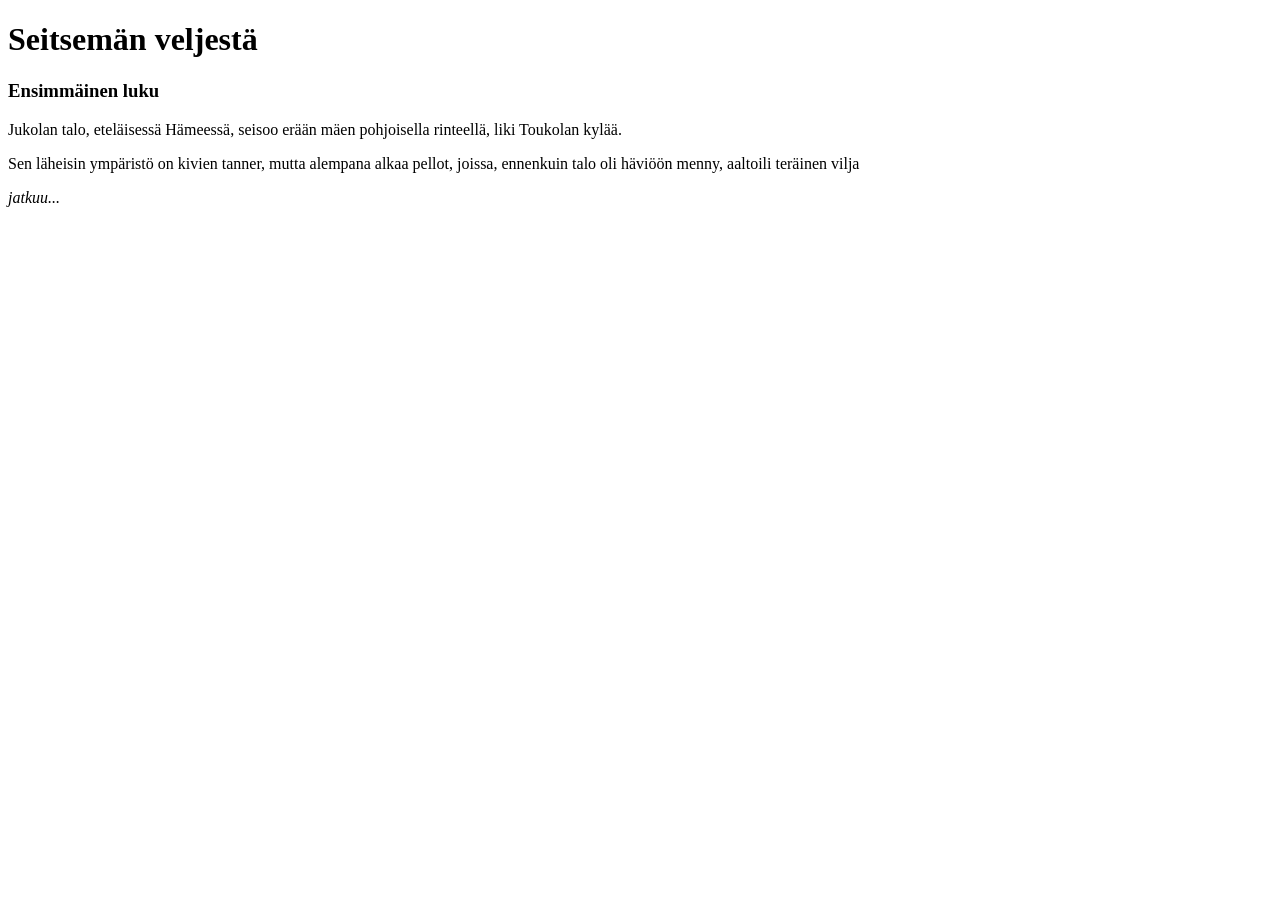
==== HTML_CSS/index.html @ 88bbb133 "tehtävä 2" ====
<!DOCTYPE html>
<html>

<head>
  <meta charset="utf-8">
  <title>paras verkkosivu ikinä</title>
</head>

<body>
  <!--Tee tehtävät tänne-->
<h1>Seitsemän veljestä</h1>
<h3>Ensimmäinen luku</h3>
<p>Jukolan talo, eteläisessä Hämeessä, seisoo erään mäen pohjoisella rinteellä, liki Toukolan kylää.</p>
<p>Sen läheisin ympäristö on kivien tanner, mutta alempana alkaa pellot, joissa, ennenkuin talo oli häviöön menny, aaltoili teräinen vilja</p>
<p><em>jatkuu...</em></p>
</body>

</html>
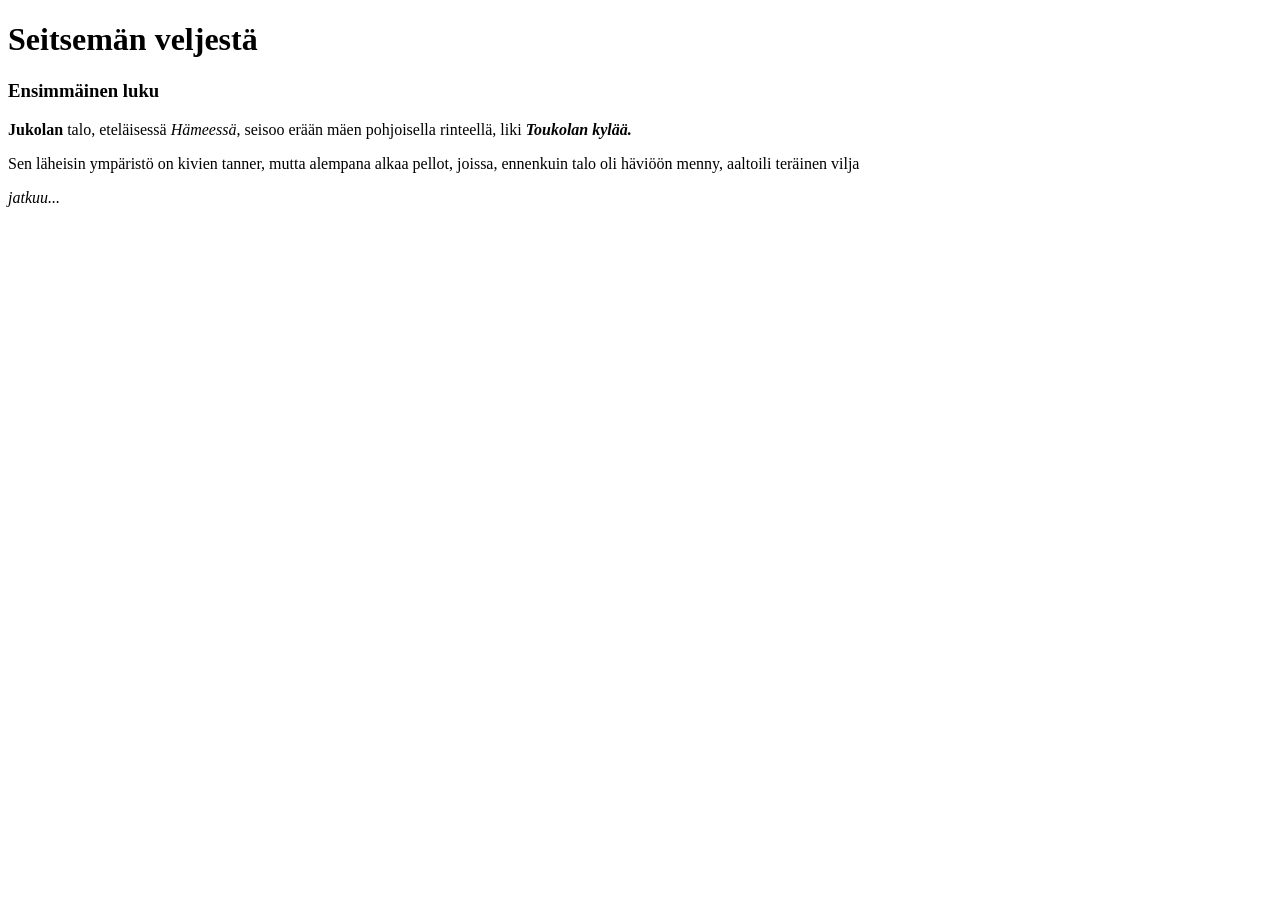
==== commit 82e07fd5: "tehtävä 3" ====
--- a/HTML_CSS/index.html
+++ b/HTML_CSS/index.html
@@ -10,7 +10,7 @@
   <!--Tee tehtävät tänne-->
 <h1>Seitsemän veljestä</h1>
 <h3>Ensimmäinen luku</h3>
-<p>Jukolan talo, eteläisessä Hämeessä, seisoo erään mäen pohjoisella rinteellä, liki Toukolan kylää.</p>
+<p><strong>Jukolan</strong> talo, eteläisessä <em>Hämeessä</em>, seisoo erään mäen pohjoisella rinteellä, liki <strong><em>Toukolan kylää.</em></strong></p>
 <p>Sen läheisin ympäristö on kivien tanner, mutta alempana alkaa pellot, joissa, ennenkuin talo oli häviöön menny, aaltoili teräinen vilja</p>
 <p><em>jatkuu...</em></p>
 </body>
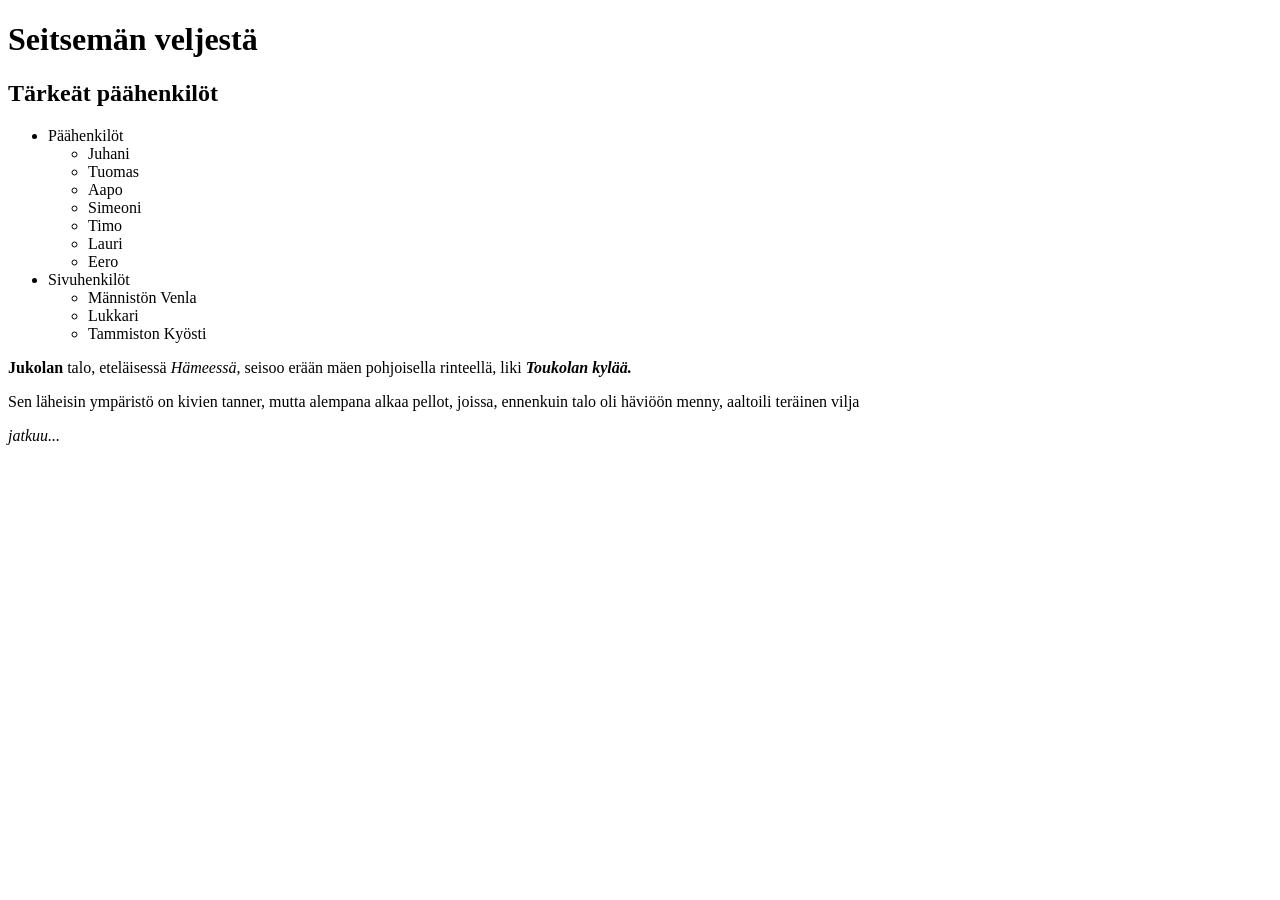
==== commit 381adddd: "Tehtävä 4" ====
--- a/HTML_CSS/index.html
+++ b/HTML_CSS/index.html
@@ -7,12 +7,38 @@
 </head>
 
 <body>
-  <!--Tee tehtävät tänne-->
+
+    <!--Tee tehtävät tänne-->
+
 <h1>Seitsemän veljestä</h1>
-<h3>Ensimmäinen luku</h3>
+<h2>Tärkeät päähenkilöt</h2>
+
+<ul>
+    <li>Päähenkilöt</li>
+    
+    <ul>
+        <li>Juhani</li>
+        <li>Tuomas</li>
+        <li>Aapo</li>
+        <li>Simeoni</li>
+        <li>Timo</li>
+        <li>Lauri</li>
+        <li>Eero</li>
+    </ul>
+    
+    <li>Sivuhenkilöt</li>
+    
+    <ul>
+        <li>Männistön Venla</li>
+        <li>Lukkari</li>
+        <li>Tammiston Kyösti</li>
+    </ul>
+
+</ul>
 <p><strong>Jukolan</strong> talo, eteläisessä <em>Hämeessä</em>, seisoo erään mäen pohjoisella rinteellä, liki <strong><em>Toukolan kylää.</em></strong></p>
 <p>Sen läheisin ympäristö on kivien tanner, mutta alempana alkaa pellot, joissa, ennenkuin talo oli häviöön menny, aaltoili teräinen vilja</p>
 <p><em>jatkuu...</em></p>
+
 </body>
 
 </html>
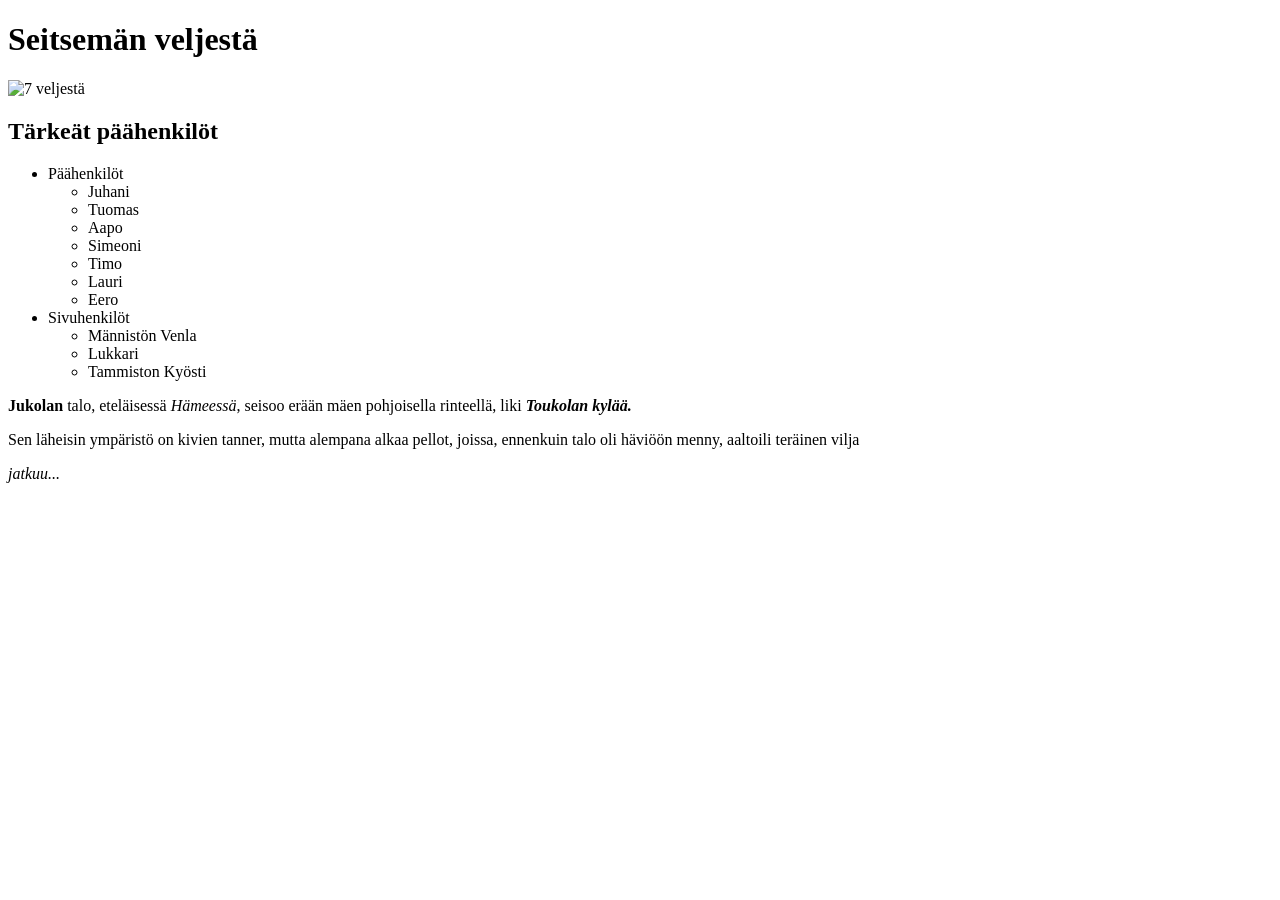
==== commit 2d1cff77: "tehtävä 5" ====
--- a/HTML_CSS/index.html
+++ b/HTML_CSS/index.html
@@ -11,6 +11,9 @@
     <!--Tee tehtävät tänne-->
 
 <h1>Seitsemän veljestä</h1>
+
+<img src="C:\Users\Artemii.Kempi\Documents\GitHub\Web-ohjelmointi\HTML_CSS\Seitsemän_veljestä.png" alt= "7 veljestä" height= "498" width= "333">
+
 <h2>Tärkeät päähenkilöt</h2>
 
 <ul>
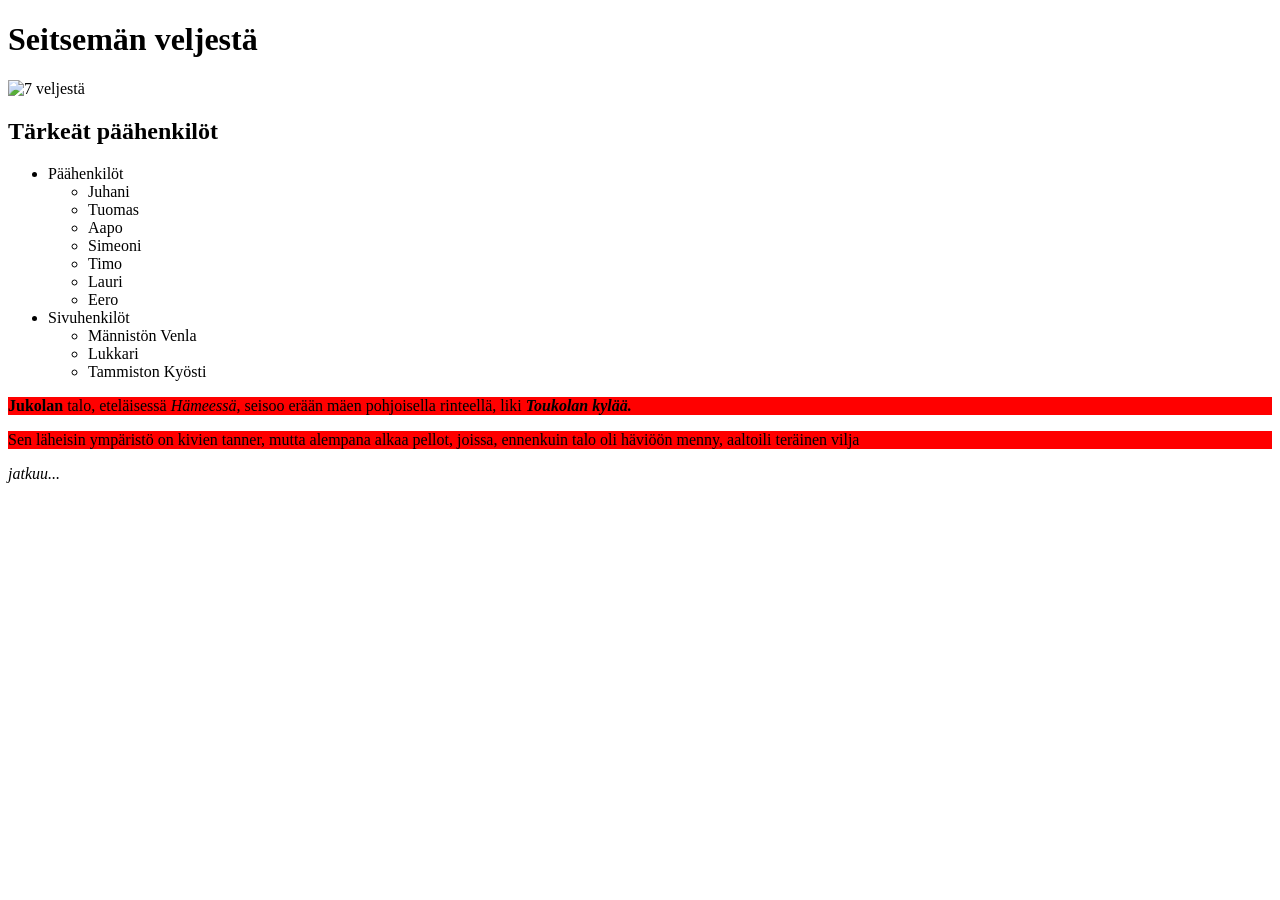
==== commit 41c2f811: "tehtävä 7 (css)" ====
--- a/HTML_CSS/index.html
+++ b/HTML_CSS/index.html
@@ -4,12 +4,11 @@
 <head>
   <meta charset="utf-8">
   <title>paras verkkosivu ikinä</title>
+  <link rel= "stylesheet" href= "style.css">
 </head>
 
 <body>
-
-    <!--Tee tehtävät tänne-->
-
+<!--Tee tehtävät tänne-->
 <h1>Seitsemän veljestä</h1>
 
 <img src="C:\Users\Artemii.Kempi\Documents\GitHub\Web-ohjelmointi\HTML_CSS\Seitsemän_veljestä.png" alt= "7 veljestä" height= "498" width= "333">
@@ -40,7 +39,7 @@
 </ul>
 <p><strong>Jukolan</strong> talo, eteläisessä <em>Hämeessä</em>, seisoo erään mäen pohjoisella rinteellä, liki <strong><em>Toukolan kylää.</em></strong></p>
 <p>Sen läheisin ympäristö on kivien tanner, mutta alempana alkaa pellot, joissa, ennenkuin talo oli häviöön menny, aaltoili teräinen vilja</p>
-<p><em>jatkuu...</em></p>
+<em>jatkuu...</em>
 
 </body>
 
--- a/HTML_CSS/style.css
+++ b/HTML_CSS/style.css
@@ -0,0 +1 @@
+p { background-color: red; }
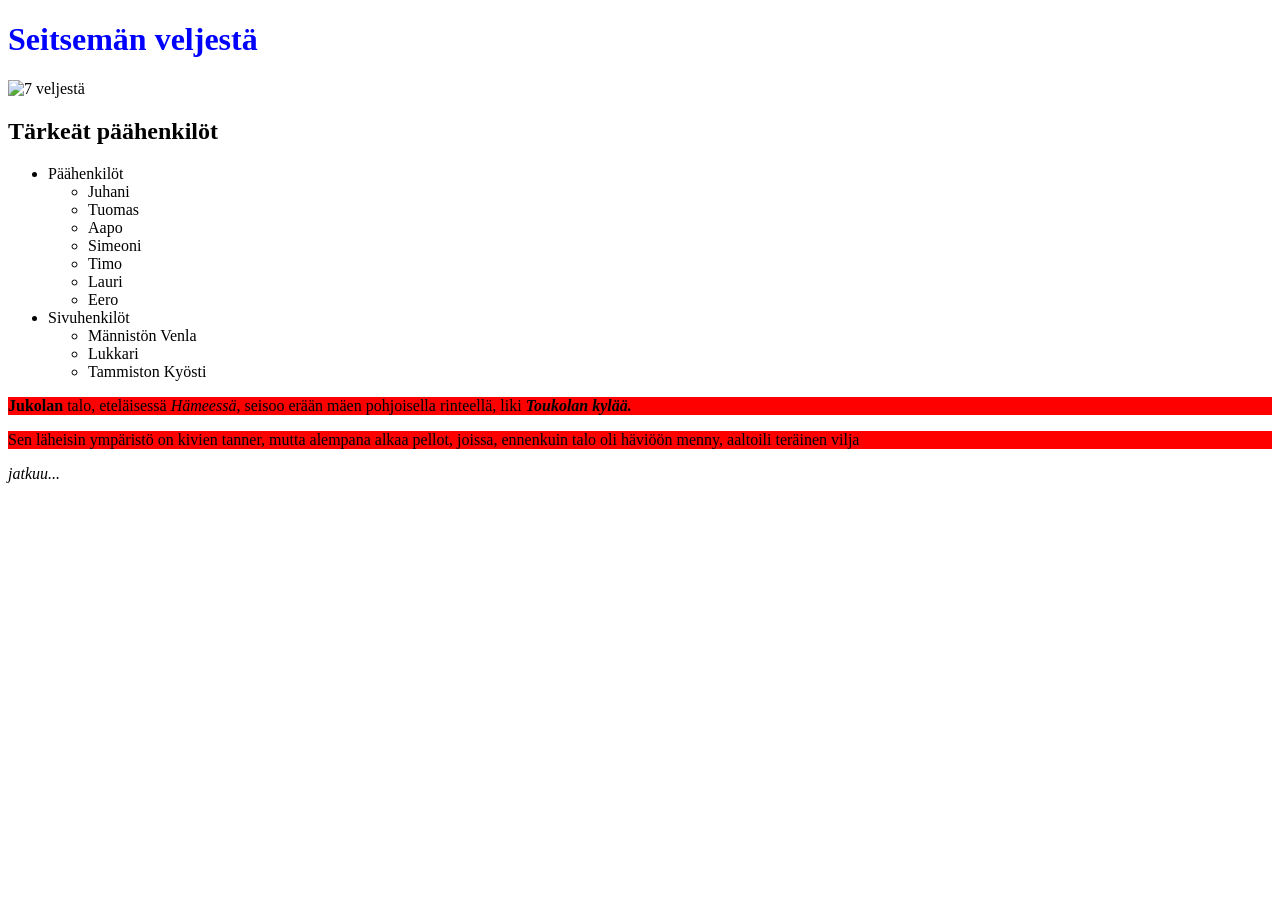
==== commit f28c2cc3: "progress in (tehtävä8)" ====
--- a/HTML_CSS/index.html
+++ b/HTML_CSS/index.html
@@ -5,6 +5,9 @@
   <meta charset="utf-8">
   <title>paras verkkosivu ikinä</title>
   <link rel= "stylesheet" href= "style.css">
+    <style>
+      h1   {color: blue ;}
+    </style>
 </head>
 
 <body>
@@ -37,6 +40,7 @@
     </ul>
 
 </ul>
+
 <p><strong>Jukolan</strong> talo, eteläisessä <em>Hämeessä</em>, seisoo erään mäen pohjoisella rinteellä, liki <strong><em>Toukolan kylää.</em></strong></p>
 <p>Sen läheisin ympäristö on kivien tanner, mutta alempana alkaa pellot, joissa, ennenkuin talo oli häviöön menny, aaltoili teräinen vilja</p>
 <em>jatkuu...</em>
--- a/HTML_CSS/style.css
+++ b/HTML_CSS/style.css
@@ -1 +1 @@
-p { background-color: red; }+p { background-color: red ; }
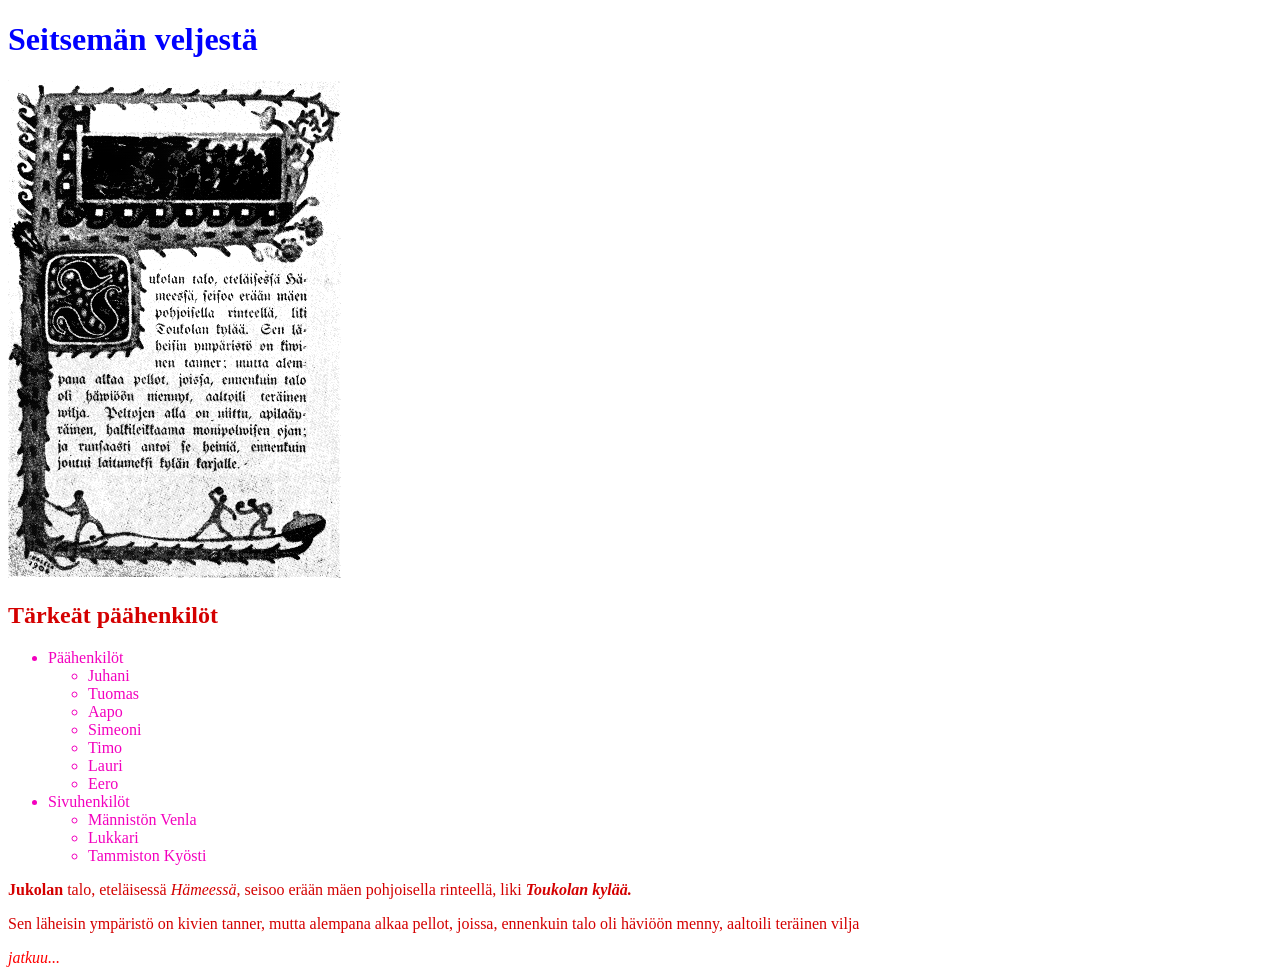
==== commit e56dec8f: "tehtävä 8" ====
--- a/HTML_CSS/index.html
+++ b/HTML_CSS/index.html
@@ -14,11 +14,11 @@
 <!--Tee tehtävät tänne-->
 <h1>Seitsemän veljestä</h1>
 
-<img src="C:\Users\Artemii.Kempi\Documents\GitHub\Web-ohjelmointi\HTML_CSS\Seitsemän_veljestä.png" alt= "7 veljestä" height= "498" width= "333">
+<img src="Seitsemän_veljestä.png" alt= "7 veljestä" height= "498" width= "333">
 
-<h2>Tärkeät päähenkilöt</h2>
+<h2 class = "darkRed">Tärkeät päähenkilöt</h2>
 
-<ul>
+<ul class = "pink">
     <li>Päähenkilöt</li>
     
     <ul>
@@ -41,9 +41,13 @@
 
 </ul>
 
-<p><strong>Jukolan</strong> talo, eteläisessä <em>Hämeessä</em>, seisoo erään mäen pohjoisella rinteellä, liki <strong><em>Toukolan kylää.</em></strong></p>
-<p>Sen läheisin ympäristö on kivien tanner, mutta alempana alkaa pellot, joissa, ennenkuin talo oli häviöön menny, aaltoili teräinen vilja</p>
-<em>jatkuu...</em>
+<p class = "darkRed"><strong>Jukolan</strong> talo, eteläisessä <em>Hämeessä</em>, 
+seisoo erään mäen pohjoisella rinteellä, liki <strong>
+<em>Toukolan kylää.</em></strong></p>
+<p class = "darkRed">Sen läheisin ympäristö on kivien tanner,
+mutta alempana alkaa pellot, joissa, ennenkuin talo oli häviöön menny, 
+aaltoili teräinen vilja</p>
+<em class = "red">jatkuu...</em>
 
 </body>
 
--- a/HTML_CSS/style.css
+++ b/HTML_CSS/style.css
@@ -1 +1,11 @@
-p { background-color: red ; }+.darkRed {
+    color : rgb(212, 0, 0);
+}
+
+.red {
+    color : red;
+}
+
+.pink {
+    color : rgb(243, 0, 190)
+}
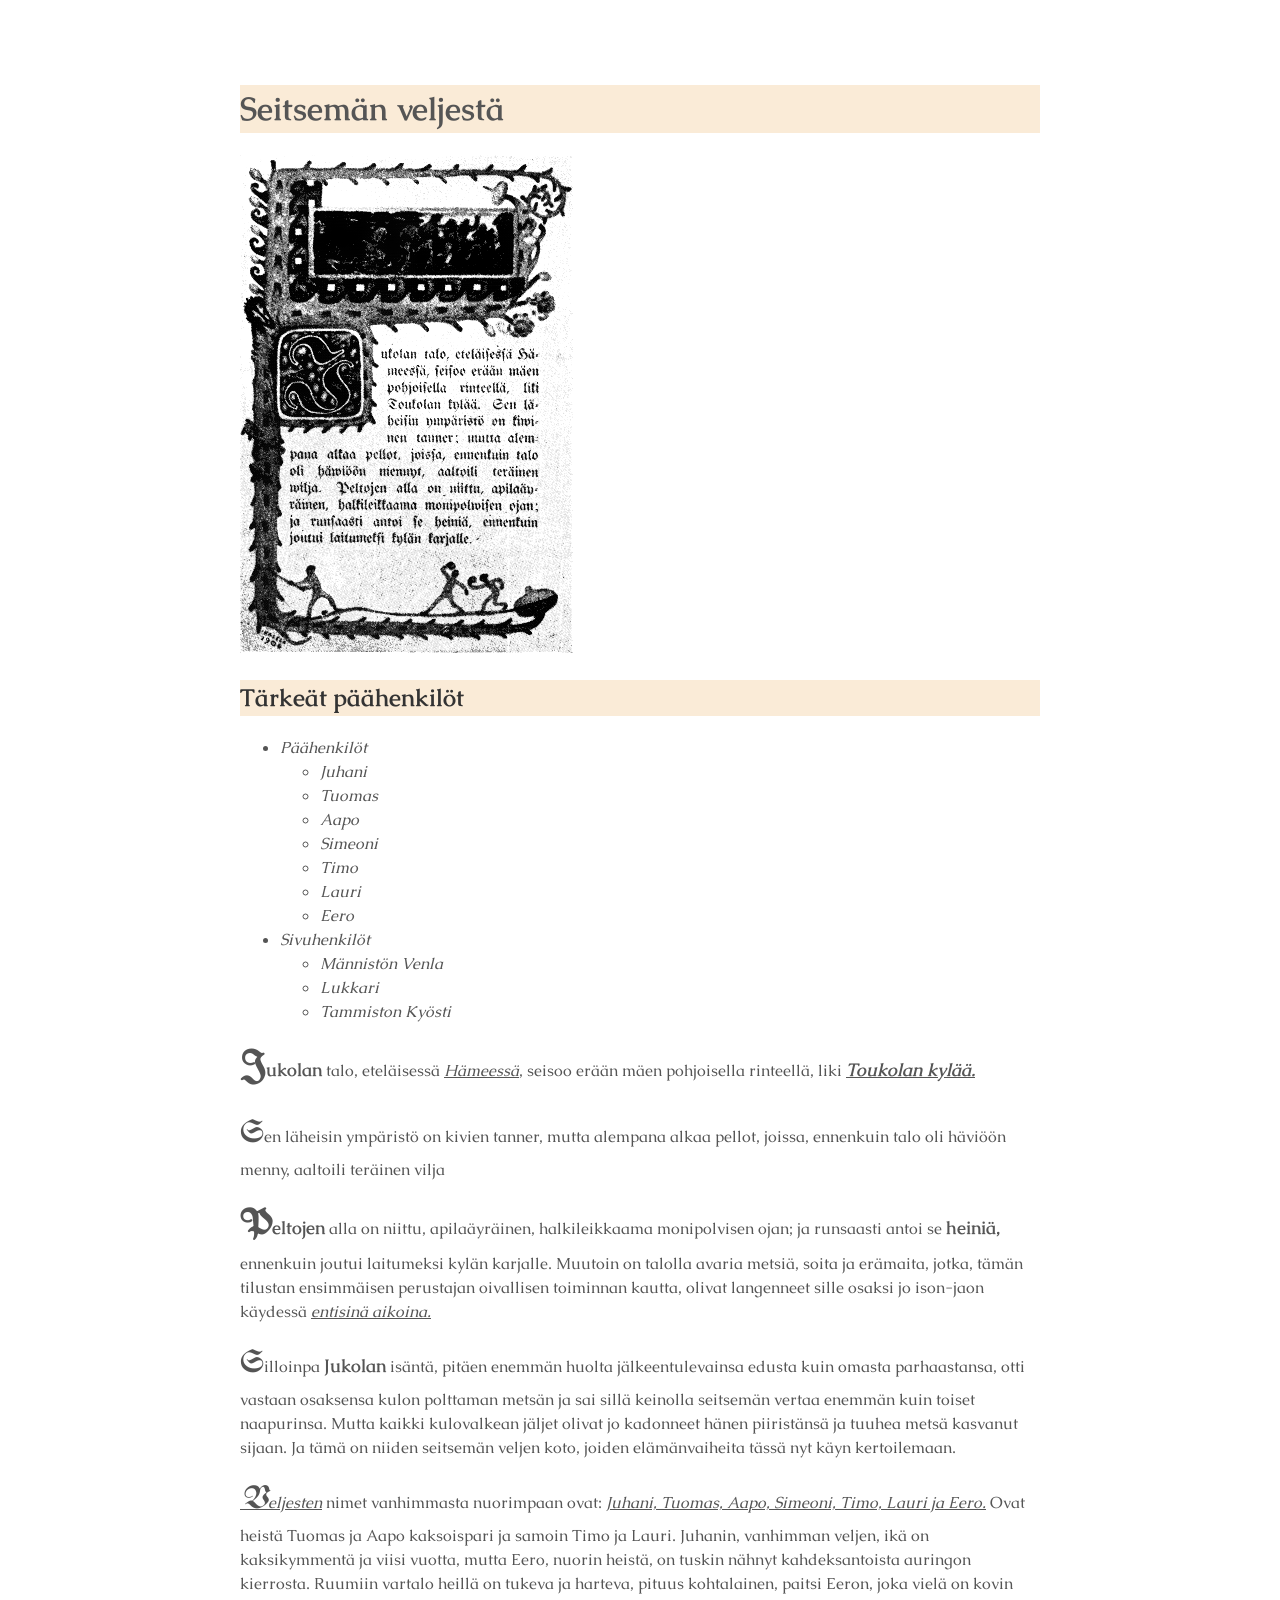
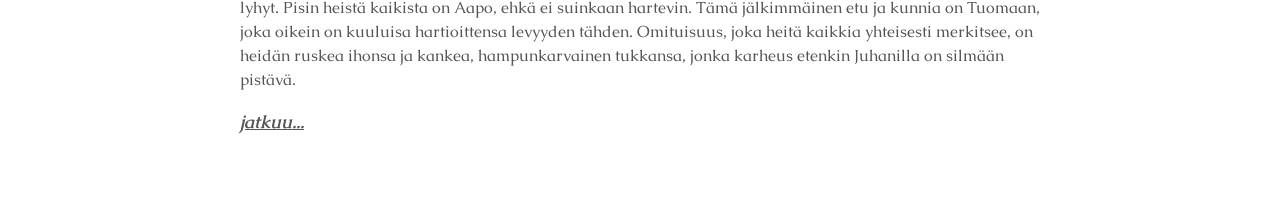
==== commit 74586f44: "tehtävä 11" ====
--- a/HTML_CSS/index.html
+++ b/HTML_CSS/index.html
@@ -2,52 +2,80 @@
 <html>
 
 <head>
-  <meta charset="utf-8">
-  <title>paras verkkosivu ikinä</title>
-  <link rel= "stylesheet" href= "style.css">
-    <style>
-      h1   {color: blue ;}
-    </style>
+    <meta charset="utf-8">
+    <title>Paras verkkosivu ikinä</title>
+    <link rel="stylesheet" href="style.css">
+    <link href="https://fonts.googleapis.com/css2?family=UnifrakturMaguntia&display=swap" rel="stylesheet">
+    <link rel="preconnect" href="https://fonts.googleapis.com">
+    <link rel="preconnect" href="https://fonts.gstatic.com" crossorigin>
+    <link href="https://fonts.googleapis.com/css2?family=Caudex:ital,wght@0,400;0,700;1,400;1,700&display=swap"
+        rel="stylesheet">
 </head>
 
 <body>
-<!--Tee tehtävät tänne-->
-<h1>Seitsemän veljestä</h1>
+    <!--Tee tehtävät tänne-->
+    <h1>Seitsemän veljestä</h1>
 
-<img src="Seitsemän_veljestä.png" alt= "7 veljestä" height= "498" width= "333">
+    <img src="Seitsemän_veljestä.png" alt="7 veljestä" height="498" width="333">
 
-<h2 class = "darkRed">Tärkeät päähenkilöt</h2>
+    <h2>Tärkeät päähenkilöt</h2>
 
-<ul class = "pink">
-    <li>Päähenkilöt</li>
-    
     <ul>
-        <li>Juhani</li>
-        <li>Tuomas</li>
-        <li>Aapo</li>
-        <li>Simeoni</li>
-        <li>Timo</li>
-        <li>Lauri</li>
-        <li>Eero</li>
-    </ul>
-    
-    <li>Sivuhenkilöt</li>
-    
-    <ul>
-        <li>Männistön Venla</li>
-        <li>Lukkari</li>
-        <li>Tammiston Kyösti</li>
+        <li>Päähenkilöt</li>
+
+        <ul>
+            <li>Juhani</li>
+            <li>Tuomas</li>
+            <li>Aapo</li>
+            <li>Simeoni</li>
+            <li>Timo</li>
+            <li>Lauri</li>
+            <li>Eero</li>
+        </ul>
+
+        <li>Sivuhenkilöt</li>
+
+        <ul>
+            <li>Männistön Venla</li>
+            <li>Lukkari</li>
+            <li>Tammiston Kyösti</li>
+        </ul>
+
     </ul>
 
-</ul>
-
-<p class = "darkRed"><strong>Jukolan</strong> talo, eteläisessä <em>Hämeessä</em>, 
-seisoo erään mäen pohjoisella rinteellä, liki <strong>
-<em>Toukolan kylää.</em></strong></p>
-<p class = "darkRed">Sen läheisin ympäristö on kivien tanner,
-mutta alempana alkaa pellot, joissa, ennenkuin talo oli häviöön menny, 
-aaltoili teräinen vilja</p>
-<em class = "red">jatkuu...</em>
+    <p><strong>Jukolan</strong> talo, eteläisessä <em>Hämeessä</em>,
+        seisoo erään mäen pohjoisella rinteellä, liki <strong>
+            <em>Toukolan kylää.</em></strong></p>
+    <p>Sen läheisin ympäristö on kivien tanner,
+        mutta alempana alkaa pellot, joissa, ennenkuin talo oli häviöön menny,
+        aaltoili teräinen vilja</p>
+    <p><strong>Peltojen</strong> alla on niittu, apilaäyräinen,
+        halkileikkaama monipolvisen ojan; ja runsaasti antoi se <strong>heiniä,</strong>
+        ennenkuin joutui laitumeksi kylän karjalle. Muutoin on talolla avaria
+        metsiä, soita ja erämaita, jotka, tämän tilustan ensimmäisen perustajan
+        oivallisen toiminnan kautta, olivat langenneet sille osaksi jo ison-jaon
+        käydessä <em>entisinä aikoina.</em></p>
+    <p>Silloinpa <strong>Jukolan</strong> isäntä, pitäen enemmän
+        huolta jälkeentulevainsa edusta kuin omasta parhaastansa, otti vastaan
+        osaksensa kulon polttaman metsän ja sai sillä keinolla seitsemän vertaa
+        enemmän kuin toiset naapurinsa. Mutta kaikki kulovalkean jäljet olivat
+        jo kadonneet hänen piiristänsä ja tuuhea metsä kasvanut sijaan. Ja tämä
+        on niiden seitsemän veljen koto, joiden elämänvaiheita tässä nyt käyn
+        kertoilemaan.
+    </p>
+    <p><em>Veljesten</em> nimet vanhimmasta nuorimpaan ovat: <em>Juhani, Tuomas, Aapo,
+            Simeoni, Timo, Lauri ja Eero.</em> Ovat heistä Tuomas ja Aapo kaksoispari ja
+        samoin Timo ja Lauri. Juhanin, vanhimman veljen, ikä on kaksikymmentä ja
+        viisi vuotta, mutta Eero, nuorin heistä, on tuskin nähnyt
+        kahdeksantoista auringon kierrosta. Ruumiin vartalo heillä on tukeva ja
+        harteva, pituus kohtalainen, paitsi Eeron, joka vielä on kovin lyhyt.
+        Pisin heistä kaikista on Aapo, ehkä ei suinkaan hartevin. Tämä
+        jälkimmäinen etu ja kunnia on Tuomaan, joka oikein on kuuluisa
+        hartioittensa levyyden tähden. Omituisuus, joka heitä kaikkia yhteisesti
+        merkitsee, on heidän ruskea ihonsa ja kankea, hampunkarvainen tukkansa,
+        jonka karheus etenkin Juhanilla on silmään pistävä.
+    </p>
+    <em><strong>jatkuu...</strong></em>
 
 </body>
 
--- a/HTML_CSS/style.css
+++ b/HTML_CSS/style.css
@@ -1,11 +1,40 @@
-.darkRed {
-    color : rgb(212, 0, 0);
+body {
+    margin: 0 auto;
+    max-width: 50em;
+    font-family: 'Caudex', serif;
+    line-height: 1.5;
+    padding: 4em 1em;
+    color: #555;
 }
 
-.red {
-    color : red;
+h2 {
+    color: #333;
+    background-color: antiquewhite;
 }
 
-.pink {
-    color : rgb(243, 0, 190)
+code {
+    padding: 2px 4px;
+    vertical-align: text-bottom;
+    background: #eee;
+}
+
+strong {
+    font-size: 18px;
+}
+
+em {
+    text-decoration: underline;
+}
+
+h1 {
+    background-color: antiquewhite;
+}
+
+ul {
+    font-style: italic;
+}
+
+p::first-letter {
+    font-family: 'UnifrakturMaguntia', serif;
+    font-size: 2em;
 }
